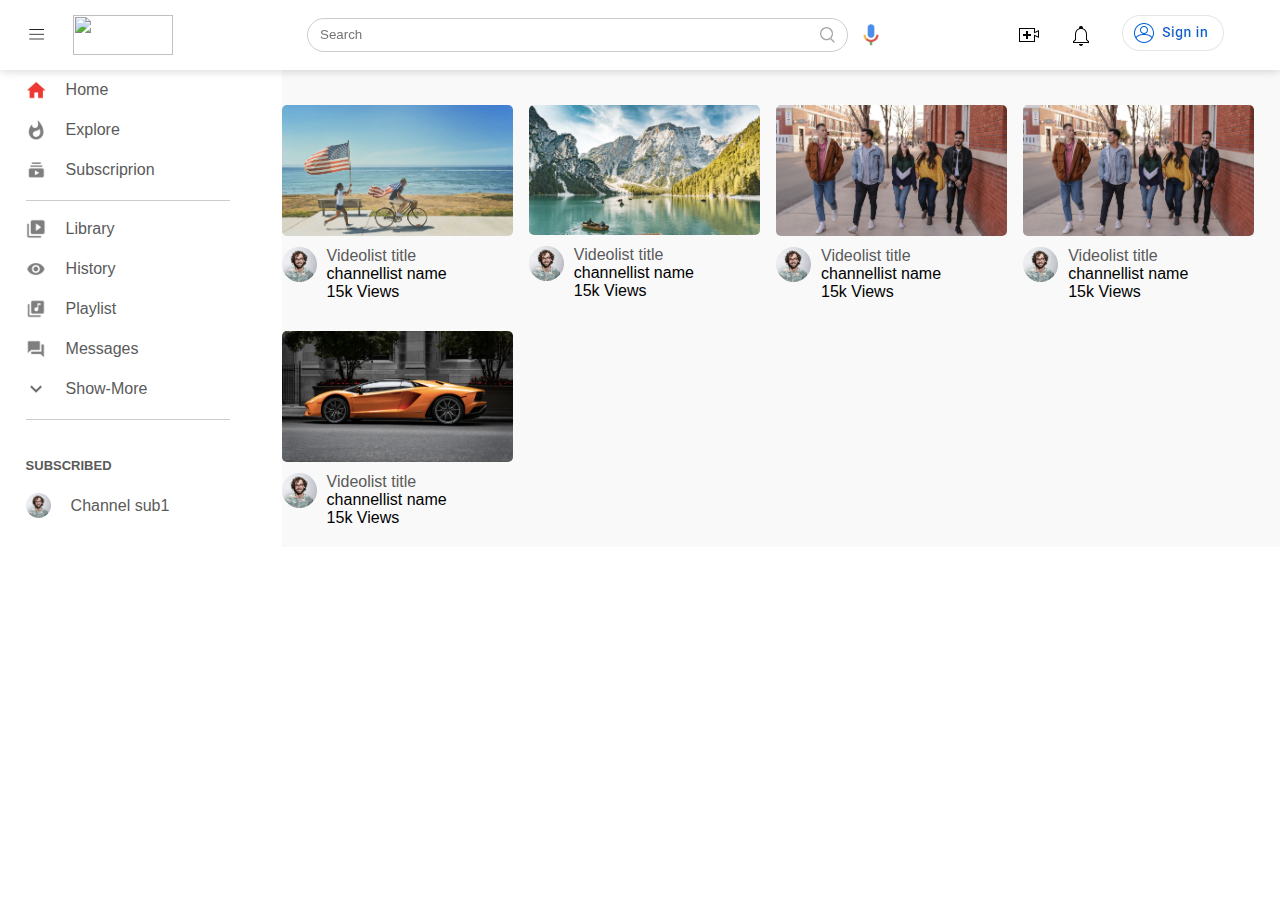
==== index.html @ 6cba9cd4 "first commit" ====
<!DOCTYPE html>
<html lang="en">
<head>
    <meta charset="UTF-8">
    <meta http-equiv="X-UA-Compatible" content="IE=edge">
    <link rel="stylesheet" href="ytclone.css">
    <meta name="viewport">
    <title>Youtube</title>
</head>
<body>
    
    <nav class="flex-div">
        <div class="nav-left flex-div">
            <img src="./imagess/Screenshot 2023-01-27 124753.png" class="menu-icon">
            <img src="https://th.bing.com/th/id/R.da0b8115e8501833db392a956911e5ce?rik=6n%2fYzHRZfMSIaw&riu=http%3a%2f%2fstatic3.businessinsider.com%2fimage%2f59a59a8d79bbfd1d008b601a-1190-625%2fyoutube-just-made-the-biggest-change-to-its-logo-in-history.jpg&ehk=PuTPyAMizXUm31FlKp1eHWXpA2asU37PEpW6xav7qd4%3d&risl=&pid=ImgRaw&r=0"  height="40" class="logo">
        </div>
        <div class="nav-middle flex-div">
            <div class="search-box flex-div">
                <input type="text" placeholder="Search">
                <img src="/imagess/search.png">
            </div>
            <img src="/imagess/voice-search.png" class="mic-icon">
        </div>
        <div class="nav-right flex-div" >
            <img src="./imagess/create(header).png" >
            <!-- <img src="./imagess/more.png" > -->
            <img src="./imagess/notifications(header).png" >
            <a href="signin/signin.html" class="user-icon"><img src="./imagess/sign in.png" ></a>
            <a href="" id="img-user"><img src="/imagess/loginformhere.png" id=""></a>
            

        </div>
    </nav>



    <!-- .........................sidebar.....................-->
    <div class="sidebar">
       <div class="shortcut-links">
        <a href=""><img src="imagess/home.png"><p>Home</p></a>
        <a href=""><img src="imagess/explore.png"><p>Explore</p></a>
        <a href=""><img src="imagess/subscriprion.png"><p>Subscriprion</p></a>
        <hr>
        <br>
        <a href=""><img src="imagess/library.png"><p>Library</p></a>
        <a href=""><img src="imagess/history.png"><p>History</p></a>
        <a href=""><img src="imagess/playlist.png"><p>Playlist</p></a>
        <a href=""><img src="imagess/messages.png"><p>Messages</p></a>
        <a href=""><img src="imagess/show-more.png"><p>Show-More</p></a>
        <hr>
        <br>
       </div>
       <div class="subscribed-list">
        <h3>SUBSCRIBED</h3>
        <a href=""><img src="imagess/Jack.png"><p>Channel sub1</p></a>
        </div>
       </div>
   
       <!-- ...................main................... -->
       <div class="container">
            <div class="banner">
                <!-- <img src="imagess//banner.png"> -->
            </div>
            <div class="list-container">
                <div class="vid-list">
                    <a href="/playvideo/playvideo.html"> <img src="/imagess/thumbnail2.png" class="thumbnail"></a>
                    <div class="flex-div">
                        <img src="/imagess/Jack.png">
                        <div class="vid-in">
                            <a href="/playvideo/playvideo.html">Videolist title</a>
                            <p>channellist name</p>
                            <p>15k Views</p>
                        </div>
                    </div>
                </div>
                <div class="vid-list">
                    <a href=""> <img src="/imagess/thumbnail4.png" class="thumbnail"></a>
                    <div class="flex-div">
                        <img src="/imagess/Jack.png">
                        <div class="vid-in">
                            <a href="">Videolist title</a>
                            <p>channellist name</p>
                            <p>15k Views</p>
                        </div>
                    </div>
                </div>

                <div class="vid-list">
                    <a href=""> <img src="/imagess/thumbnail5.png" class="thumbnail"></a>
                    <div class="flex-div">
                        <img src="/imagess/Jack.png">
                        <div class="vid-in">
                            <a href="">Videolist title</a>
                            <p>channellist name</p>
                            <p>15k Views</p>
                        </div>
                    </div>
                </div>

                <div class="vid-list">
                    <a href=""> <img src="/imagess/thumbnail5.png" class="thumbnail"></a>
                    <div class="flex-div">
                        <img src="/imagess/Jack.png">
                        <div class="vid-in">
                            <a href="">Videolist title</a>
                            <p>channellist name</p>
                            <p>15k Views</p>
                        </div>
                    </div>
                </div>
                

                <div class="vid-list">
                    <a href=""> <img src="/imagess/thumbnail6.png" class="thumbnail"></a>
                    <div class="flex-div">
                        <img src="/imagess/Jack.png">
                        <div class="vid-in">
                            <a href="">Videolist title</a>
                            <p>channellist name</p>
                            <p>15k Views</p>
                        </div>
                    </div>
                </div>

            </div>
       </div>
       <button class="clicked">clickme</button>


</body>
<script src="signup/signup.js"></script>
<script src="ytclone.js"></script>
<script src="signin/signin.js"></script>
</html>
---- ytclone.css ----
*{
    margin: 0%;
    padding: 0%;
    font-family: 'poppins' , sans-serif;
}
a{
    text-decoration: none;
    color: #5a5a5a;
}
img{
    cursor: pointer;
}
#img-user{
    display: none;
}
.flex-div{
    display: flex;
    align-items: center;

}
nav{
    padding: 10px 2%;
    justify-content: space-between;
    box-shadow: 0 0 10px rgba(0, 0 , 0, 0.2);
    background-color: #fff;
    position: sticky;
    top: 0;
    z-index: 10;

}
.nav-right img{
    margin-right: 25px;
}
.nav-right .user-icon{
    width: 100%;
    border-radius: 50%;
    margin-right: 0;  
}
.nav-left .menu-icon{
    width: 22px;
    margin-right: 25px;
}
.nav-left .logo{
    width: 100px;
} 
.nav-middle .mic-icon{
    width: 16px;
}
.nav-middle .search-box{
    border: 1px solid #ccc;
    margin-right: 15px;
    padding: 8px 12px;
    border-radius: 25px;
}
.nav-middle .search-box input{
    width: 500px;
    border: 0;
    outline: 0;
    background: transparent;
}
.nav-middle .search-box img{
    width: 15px;
}

/* ...............sidebar........................ */

.sidebar{
    background-color: #fff;
    width: 20%;
    height: 100vh;
    position: fixed;
    top: 0;
    padding-left: 2%;
    padding-top: 80px;
}
.shortcut-links a img{
    width: 20px;
    margin-right: 20px;
}
.shortcut-links a{
    display: flex;
    align-items: center;
    margin-bottom: 20px;
    width: fit-content;
    flex-wrap: wrap;
}
.sidebar hr{
    border: 0;
    height: 1px;
    background: #ccc;
    width: 80%;
}
.subscribed-list h3{
    font-size: 13px;
    margin: 20px 0;
    color: #5a5a5a;
}
.subscribed-list a{
    display: flex;
    align-items: center;
    margin-bottom: 20px;
    width: fit-content;
    flex-wrap: wrap;
}
.subscribed-list a img{
    width: 25px;
    border-radius: 50%;
    margin-right: 20px;
}
.small-sidebar{
    width: 5%;
}
.small-sidebar a p{
    display: none;
}
.small-sidebar h3{
    display: none;
}
.small-sidebar hr{
    width: 50%;
    margin-bottom: 25px;
}


/* ...................................main..................... */

.container{
    background: #f9f9f9;
    padding-left:  22%;
    padding-right: 2%;
    padding-top: 20px;
    padding-bottom: 20px;
}
.large-container{
    padding-left: 7%;

}
.banner{
    width: 100%;
}
.banner img{
    width: 100%;
    border-radius: 8px;
}
.list-container{
    display: grid;
    grid-template-columns: repeat(auto-fit, minmax(min(200px, 100%), 1fr));
    column-gap: 16px;
    row-gap: 30px;
    margin-top: 15px;
}
.vid-list .thumbnail{
    width: 100%;
    border-radius: 5px;
}
.vid-list .flex-div{
    align-items: flex-start;
    margin-top: 7px;
}
.vid-list .flex-div img{
    width: 35px;
    margin-right: 10px;
    border-radius: 50%;
}
.vid-info{
    color: #5a5a5a;
    font-size: 13px;
}
.vid-info a{
    color: black;
    font-weight: 600;
    display: block;
    margin-bottom: 5px;
}
/* ..................mediaformainpage................... */
@media (max-width:900px){
    .menu-icon{
        display: none;
    }
    .sidebar{
        display: none;
    }
    .container , .large-container{
        padding-left: 5%;
        padding-right: 5%;
    }
    .nav-right img{
        display: none;
    }
    .nav-right .user-icon{
        display: block;
        width: 30px;
    }
    .nav-middle .search-box input{
        width: 100px;
    }
    .nav-middle .mic-icon{
        display: none;
    }
    .logo{
        width: 80px;
    }
    .nav-right .user-icon{
        width: 6em;
    }
}













/* ............play video page........................ */
.play-container{
   padding-left: 2%; 
}
.row{
    display: flex;
    justify-content:  space-between;
    flex-wrap: wrap;
}
.play-video{
    flex-basis: 67%;
}
.right-sidebar{
    flex-basis: 30%;
}
.play-video video{
    width: 100%;
}
.side-video-list{
    display: flex;
    justify-content: space-between;
    margin-bottom: 8px;
}
.side-video-list img{
    width: 100%;
}
.side-video-list .small-thumbnail{
    flex-basis: 49%;
}
.side-video-list .vid-info{
    flex-basis: 49%;
}
.play-video .tags a{ 
    color: #0000ff;
    font-size: 12px;
}
.play-video h3{
    font-weight: 600;
    font-size: 20px;
}

.play-video .play-video-info{
    display: flex;
    align-items: center;
    justify-content: space-between;
    flex-wrap: wrap;
    margin-top: 10px;
    font-size: 14px;
    color: #5a5a5a;
}
.play-video .play-video-info p{
 font-size: 12px;
}
/* .play-video-info img{
    width: 8%;
} */
.play-video .play-video-info a img{
    width: 20px;
    margin-right: 8px;
}
.play-video .play-video-info a{
    display: inline-flex;
    align-items: center;
    margin-left: 15px;
}
.play-video hr{
    border: 0;
    height: 1px;
    background: #ccc;
    margin: 10px 0px;
}
.publisher{
    display: flex;
    align-items: center;
    margin-top: 20px;
}
.publisher div{
    flex: 1;
    line-height: 18px;
}
.publisher img{
    width: 40px;
    border-radius: 50%;
    margin-right: 15px;
}
.publisher p{
    color: #000;
    font-weight: 600;
    font-size: 18px;
}
.publisher div span{
    font-size: 13px;
    color: #5a5a5a;
}
.publisher button{
    background: red;
    color: #fff;
    padding: 8px 30px;
    border: 0;
    outline: 0;
    border-radius: 4px;
    cursor: pointer;
}
.vid-description{
    padding-left: 55px;
    margin: 15x 0px;

}
.vid-description p{
    font-size: 14px;
    margin-bottom: 5px;
    color: #5a5a5a;
}
.vid-description h4{
    font-size: 14px;
    color:#5a5a5a;
    margin-top: 15px;

}
.add-comment{
    display: flex;
    align-items: center;
    margin: 30px 0;
}
.add-comment img{
    width: 35px;
    border-radius: 50%;
    margin-right: 15px;
}
.add-comment input{
    border: 0;
    outline: 0;
    border-bottom: 1px solid #ccc;
    width: 100%;
    padding-top: 10px;
    background: transparent;
}
@media (max-width:900px){
    .play-video{
        flex-basis: 100%;
    }
    .right-sidebar{
        flex-basis: 100%;
    }
    .play-container{
        padding-left: 5%;
    }
    .vid-description{
        padding-left: 0;
    }
    .play-video .play-video-info a{
        margin-left: 0;
        margin-right: 15px;
        margin-top: 15px;
    }
}
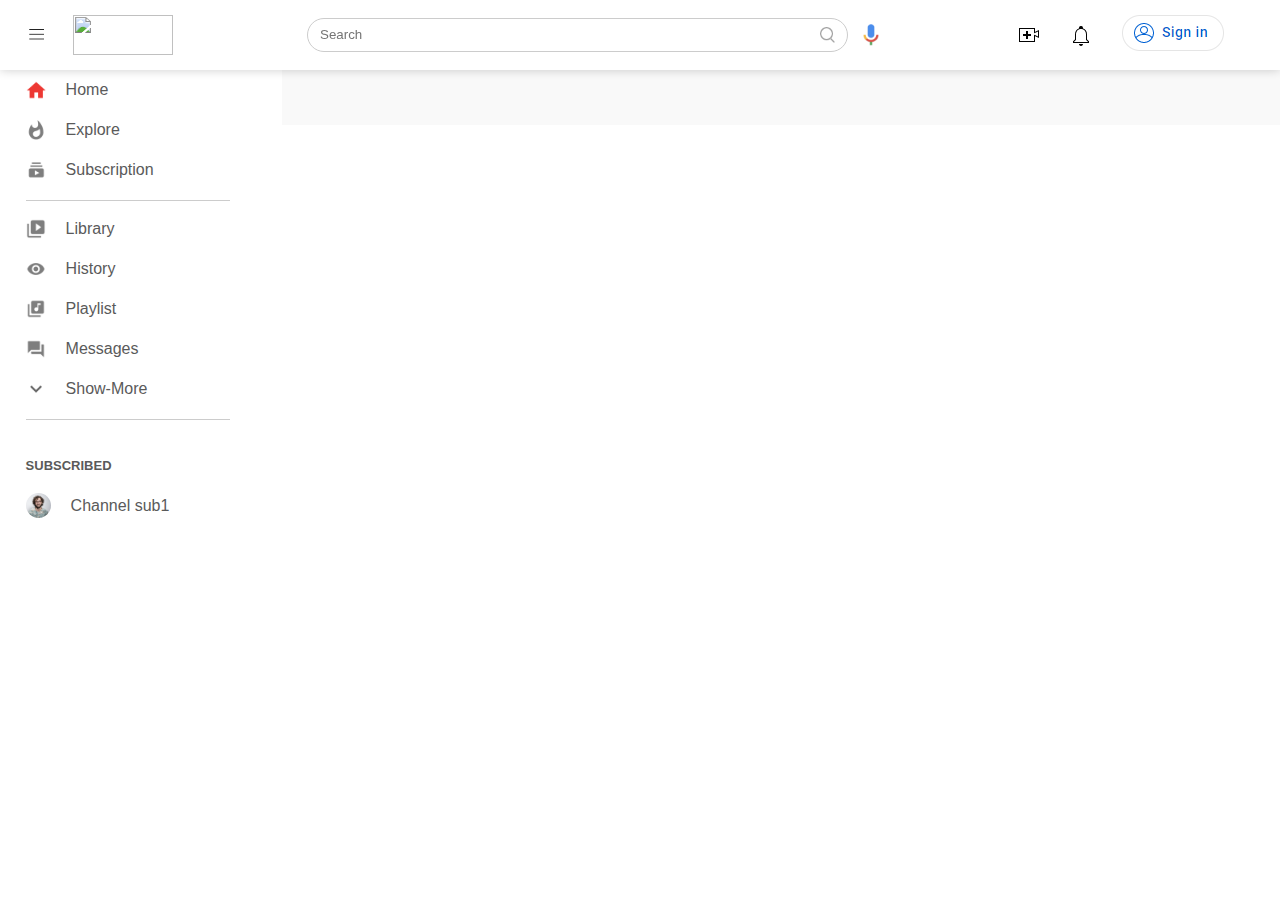
==== commit ac7348a5: "get videos complete" ====
--- a/index.html
+++ b/index.html
@@ -1,134 +1,160 @@
 <!DOCTYPE html>
 <html lang="en">
-<head>
-    <meta charset="UTF-8">
-    <meta http-equiv="X-UA-Compatible" content="IE=edge">
-    <link rel="stylesheet" href="ytclone.css">
-    <meta name="viewport">
+  <head>
+    <meta charset="UTF-8" />
+    <meta http-equiv="X-UA-Compatible" content="IE=edge" />
+    <link rel="stylesheet" href="ytclone.css" />
+    <meta name="viewport" />
     <title>Youtube</title>
-</head>
-<body>
-    
+  </head>
+  <body>
     <nav class="flex-div">
-        <div class="nav-left flex-div">
-            <img src="./imagess/Screenshot 2023-01-27 124753.png" class="menu-icon">
-            <img src="https://th.bing.com/th/id/R.da0b8115e8501833db392a956911e5ce?rik=6n%2fYzHRZfMSIaw&riu=http%3a%2f%2fstatic3.businessinsider.com%2fimage%2f59a59a8d79bbfd1d008b601a-1190-625%2fyoutube-just-made-the-biggest-change-to-its-logo-in-history.jpg&ehk=PuTPyAMizXUm31FlKp1eHWXpA2asU37PEpW6xav7qd4%3d&risl=&pid=ImgRaw&r=0"  height="40" class="logo">
+      <div class="nav-left flex-div">
+        <img
+          src="./imagess/Screenshot 2023-01-27 124753.png"
+          class="menu-icon"
+        />
+        <img
+          src="https://th.bing.com/th/id/R.da0b8115e8501833db392a956911e5ce?rik=6n%2fYzHRZfMSIaw&riu=http%3a%2f%2fstatic3.businessinsider.com%2fimage%2f59a59a8d79bbfd1d008b601a-1190-625%2fyoutube-just-made-the-biggest-change-to-its-logo-in-history.jpg&ehk=PuTPyAMizXUm31FlKp1eHWXpA2asU37PEpW6xav7qd4%3d&risl=&pid=ImgRaw&r=0"
+          height="40"
+          class="logo"
+        />
+      </div>
+      <div class="nav-middle flex-div">
+        <div class="search-box flex-div">
+          <input type="text" placeholder="Search" />
+          <img src="/imagess/search.png" />
         </div>
-        <div class="nav-middle flex-div">
-            <div class="search-box flex-div">
-                <input type="text" placeholder="Search">
-                <img src="/imagess/search.png">
-            </div>
-            <img src="/imagess/voice-search.png" class="mic-icon">
-        </div>
-        <div class="nav-right flex-div" >
-            <img src="./imagess/create(header).png" >
-            <!-- <img src="./imagess/more.png" > -->
-            <img src="./imagess/notifications(header).png" >
-            <a href="signin/signin.html" class="user-icon"><img src="./imagess/sign in.png" ></a>
-            <a href="" id="img-user"><img src="/imagess/loginformhere.png" id=""></a>
-            
+        <img src="/imagess/voice-search.png" class="mic-icon" />
+      </div>
+      <div class="nav-right flex-div">
+        <img src="./imagess/create(header).png" />
+        <!-- <img src="./imagess/more.png" > -->
+        <img src="./imagess/notifications(header).png" />
+        <a href="signin/signin.html" class="user-icon"
+          ><img src="./imagess/sign in.png"
+        /></a>
+        <a href="" id="img-user"
+          ><img src="/imagess/loginformhere.png" id=""
+        /></a>
+      </div>
+    </nav>
 
-        </div>
-    </nav>
+    <!-- .........................sidebar.....................-->
+    <div class="sidebar">
+      <div class="shortcut-links">
+        <a href=""
+          ><img src="imagess/home.png" />
+          <p>Home</p></a
+        >
+        <a href=""
+          ><img src="imagess/explore.png" />
+          <p>Explore</p></a
+        >
+        <a href=""
+          ><img src="imagess/subscriprion.png" />
+          <p>Subscription</p></a
+        >
+        <hr />
+        <br />
+        <a href=""
+          ><img src="imagess/library.png" />
+          <p>Library</p></a
+        >
+        <a href=""
+          ><img src="imagess/history.png" />
+          <p>History</p></a
+        >
+        <a href=""
+          ><img src="imagess/playlist.png" />
+          <p>Playlist</p></a
+        >
+        <a href=""
+          ><img src="imagess/messages.png" />
+          <p>Messages</p></a
+        >
+        <a href=""
+          ><img src="imagess/show-more.png" />
+          <p>Show-More</p></a
+        >
+        <hr />
+        <br />
+      </div>
+      <div class="subscribed-list">
+        <h3>SUBSCRIBED</h3>
+        <a href=""
+          ><img src="imagess/Jack.png" />
+          <p>Channel sub1</p></a
+        >
+      </div>
+    </div>
+
+    <!-- ...................main................... -->
+    <div class="container">
+      <div class="banner">
+        <!-- <img src="imagess//banner.png"> -->
+      </div>
+      <div class="list-container">
+
+            <!-- video-container -->
+
+      </div>
+    </div>
+    <button class="clicked">Click Me</button>
 
 
 
-    <!-- .........................sidebar.....................-->
-    <div class="sidebar">
-       <div class="shortcut-links">
-        <a href=""><img src="imagess/home.png"><p>Home</p></a>
-        <a href=""><img src="imagess/explore.png"><p>Explore</p></a>
-        <a href=""><img src="imagess/subscriprion.png"><p>Subscriprion</p></a>
-        <hr>
-        <br>
-        <a href=""><img src="imagess/library.png"><p>Library</p></a>
-        <a href=""><img src="imagess/history.png"><p>History</p></a>
-        <a href=""><img src="imagess/playlist.png"><p>Playlist</p></a>
-        <a href=""><img src="imagess/messages.png"><p>Messages</p></a>
-        <a href=""><img src="imagess/show-more.png"><p>Show-More</p></a>
-        <hr>
-        <br>
-       </div>
-       <div class="subscribed-list">
-        <h3>SUBSCRIBED</h3>
-        <a href=""><img src="imagess/Jack.png"><p>Channel sub1</p></a>
-        </div>
-       </div>
-   
-       <!-- ...................main................... -->
-       <div class="container">
-            <div class="banner">
-                <!-- <img src="imagess//banner.png"> -->
-            </div>
-            <div class="list-container">
-                <div class="vid-list">
-                    <a href="/playvideo/playvideo.html"> <img src="/imagess/thumbnail2.png" class="thumbnail"></a>
-                    <div class="flex-div">
-                        <img src="/imagess/Jack.png">
-                        <div class="vid-in">
-                            <a href="/playvideo/playvideo.html">Videolist title</a>
-                            <p>channellist name</p>
-                            <p>15k Views</p>
-                        </div>
-                    </div>
-                </div>
-                <div class="vid-list">
-                    <a href=""> <img src="/imagess/thumbnail4.png" class="thumbnail"></a>
-                    <div class="flex-div">
-                        <img src="/imagess/Jack.png">
-                        <div class="vid-in">
-                            <a href="">Videolist title</a>
-                            <p>channellist name</p>
-                            <p>15k Views</p>
-                        </div>
-                    </div>
-                </div>
-
-                <div class="vid-list">
-                    <a href=""> <img src="/imagess/thumbnail5.png" class="thumbnail"></a>
-                    <div class="flex-div">
-                        <img src="/imagess/Jack.png">
-                        <div class="vid-in">
-                            <a href="">Videolist title</a>
-                            <p>channellist name</p>
-                            <p>15k Views</p>
-                        </div>
-                    </div>
-                </div>
-
-                <div class="vid-list">
-                    <a href=""> <img src="/imagess/thumbnail5.png" class="thumbnail"></a>
-                    <div class="flex-div">
-                        <img src="/imagess/Jack.png">
-                        <div class="vid-in">
-                            <a href="">Videolist title</a>
-                            <p>channellist name</p>
-                            <p>15k Views</p>
-                        </div>
-                    </div>
-                </div>
-                
-
-                <div class="vid-list">
-                    <a href=""> <img src="/imagess/thumbnail6.png" class="thumbnail"></a>
-                    <div class="flex-div">
-                        <img src="/imagess/Jack.png">
-                        <div class="vid-in">
-                            <a href="">Videolist title</a>
-                            <p>channellist name</p>
-                            <p>15k Views</p>
-                        </div>
-                    </div>
-                </div>
-
-            </div>
-       </div>
-       <button class="clicked">clickme</button>
+            <!-- player -->
 
 
-</body>
-<script src="signup/signup.js"></script>
-<script src="ytclone.js"></script>
-<script src="signin/signin.js"></script>
-</html> +    <div class="container-player play-container">
+      <div class="row">
+        <div class="play-video">
+            <video controls autoplay>
+                <source id="videolink" src="" type="video/mp4" />
+                Your browser does not support the video tag.
+              </video>
+              
+          <h3>Worst video on Internet</h3>
+
+          <div class="play-video-info">
+            <p>1225 Views &bull; 2 days ago</p>
+            <div>
+              <a href=""><img src="../imagess/like.png" />125</a>
+              <a href=""><img src="../imagess/dislike.png" />1</a>
+              <a href=""><img src="../imagess/share.png" />Share</a>
+              <a href="" id="download"
+                ><img src="../imagess/save.png" />Download</a
+              >
+            </div>
+          </div>
+          <hr />
+          <div class="publisher">
+            <img src="../imagess/Jack.png" />
+            <div>
+              <p>Channel Name</p>
+              <span>500 Subscribers</span>
+            </div>
+            <button type="button">Subscribe</button>
+          </div>
+          <div class="vid-description">
+            <p>Video description</p>
+            <p>video description ...................</p>
+            <hr />
+            <h4>134 Comments</h4>
+            <div class="add-comment">
+              <img src="/imagess/Jack.png" />
+              <input type="text" placeholder="Write comments..." />
+            </div>
+          </div>
+        </div>
+        <div class="right-sidebar">
+            <!-- side-bar-videos -->
+        </div>
+      </div>
+    </div>
+  </body>
+  <!-- <script src="signup/signup.js"></script> -->
+  <script src="ytclone.js"></script>
+  <!-- <script src="signin/signin.js"></script> -->
+</html>
--- a/ytclone.css
+++ b/ytclone.css
@@ -72,6 +72,7 @@
     top: 0;
     padding-left: 2%;
     padding-top: 80px;
+    display: block;
 }
 .shortcut-links a img{
     width: 20px;
@@ -130,6 +131,10 @@
     padding-right: 2%;
     padding-top: 20px;
     padding-bottom: 20px;
+    display: block;
+}
+.container-player{
+    display: none;
 }
 .large-container{
     padding-left: 7%;
@@ -171,6 +176,9 @@
     font-weight: 600;
     display: block;
     margin-bottom: 5px;
+}
+.clicked{
+    display: none;
 }
 /* ..................mediaformainpage................... */
 @media (max-width:900px){
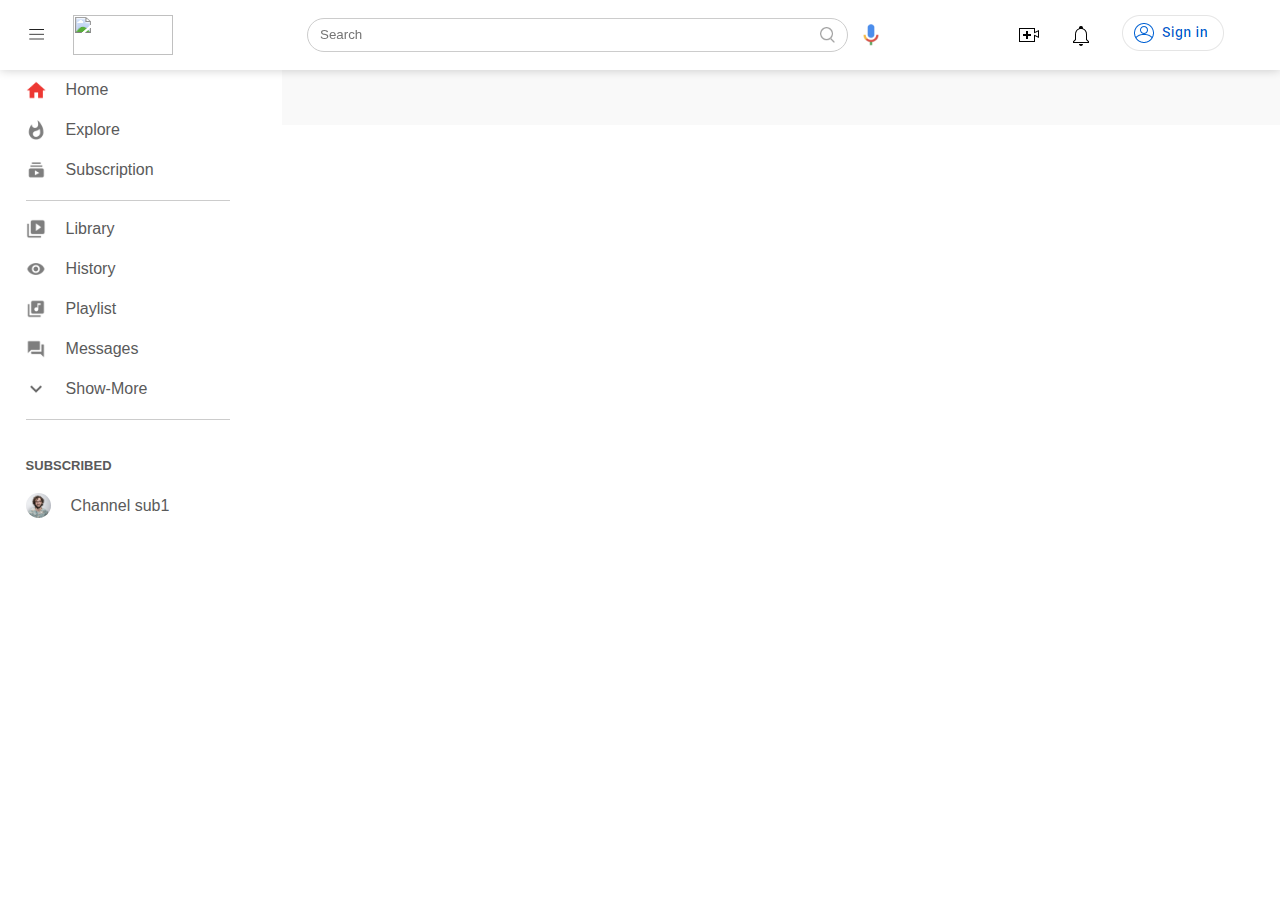
==== commit d7f40695: "get videos complete" ====
--- a/index.html
+++ b/index.html
@@ -80,7 +80,7 @@
         <hr />
         <br />
       </div>
-      <div class="subscribed-list">
+      <div class="subscribed-list">  
         <h3>SUBSCRIBED</h3>
         <a href=""
           ><img src="imagess/Jack.png" />
